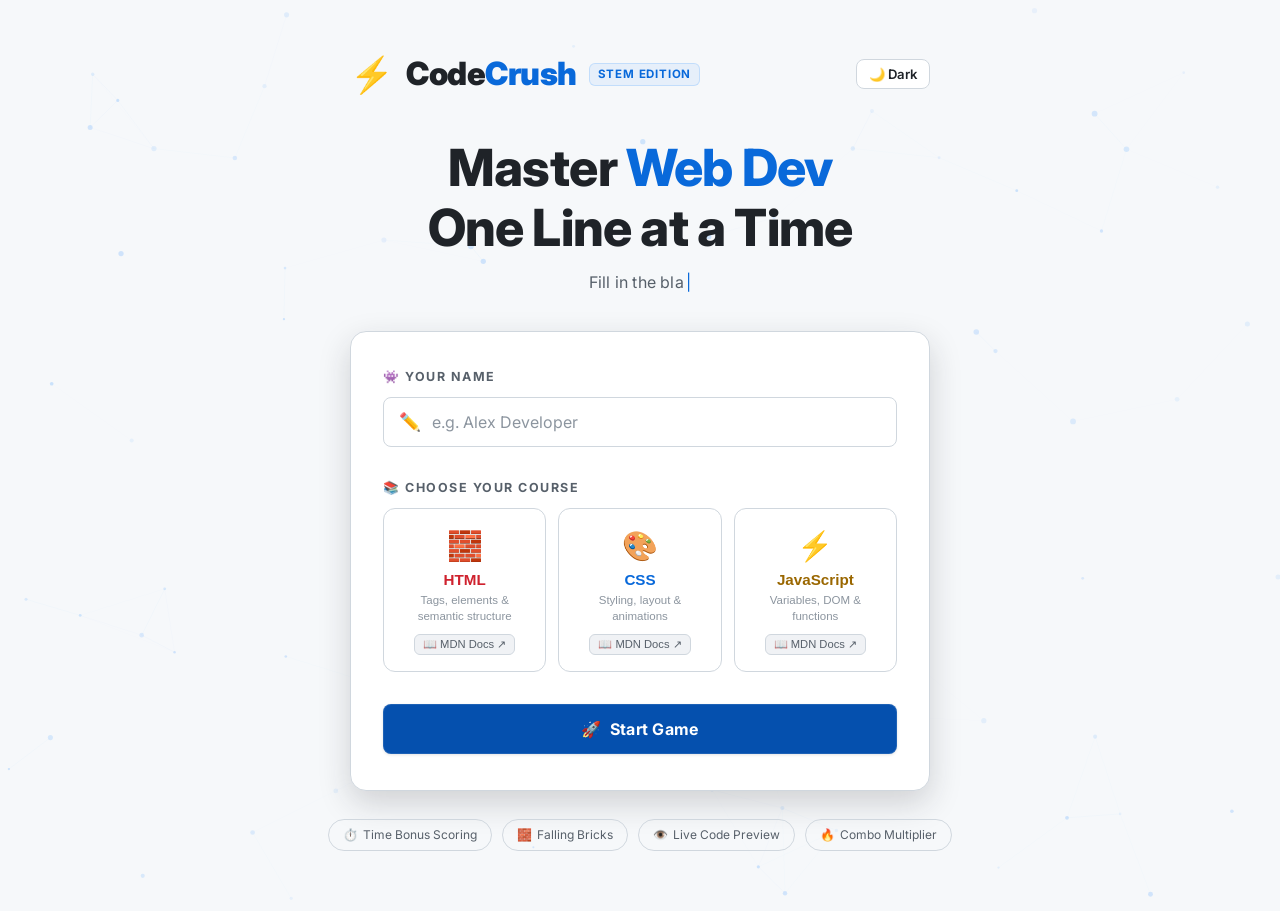
==== game.html @ f02a769d "Our project is ready for production" ====
<!DOCTYPE html>
<html lang="en">
<head>
  <meta charset="UTF-8">
  <meta name="viewport" content="width=device-width, initial-scale=1.0">
  <title>CodeCrush — Game</title>
  <meta name="description" content="CodeCrush game screen — fill in the blank and race the falling bricks!">
  <link rel="stylesheet" href="style/game.css">
  <script>
    (function() {
      const saved = localStorage.getItem('cc_theme');
      const theme = saved || (window.matchMedia('(prefers-color-scheme: light)').matches ? 'light' : 'dark');
      document.documentElement.setAttribute('data-theme', theme);
    })();
  </script>
</head>
<body>

  <!-- ── TOP HUD ──────────────────────────────────────────────── -->
  <header class="hud" role="banner">

    <!-- Brand -->
    <span class="hud-logo" aria-label="CodeCrush">⚡ CodeCrush</span>
    <div class="hud-divider" aria-hidden="true"></div>

    <!-- Player -->
    <div class="hud-player">
      <span aria-hidden="true">👾</span>
      <span id="playerName" class="hud-player-name" aria-label="Player name">—</span>
    </div>

    <!-- Course -->
    <span id="courseBadge" class="course-badge" aria-label="Current course"></span>

    <!-- Combo (hidden until active) -->
    <span id="comboDisplay" class="combo-display" style="display:none" aria-live="polite" aria-label="Combo streak"></span>

    <!-- Game timer -->
    <div class="hud-timer" aria-label="Game time">
      <span aria-hidden="true">⏱️</span>
      <span id="gameTimer" class="hud-timer-val" aria-live="off">00:00</span>
    </div>

    <!-- Score -->
    <div class="hud-score" aria-label="Current score">
      <span aria-hidden="true">🏆</span>
      <span id="scoreValue" class="hud-score-val" aria-live="polite">0</span>
    </div>

    <div class="hud-divider" aria-hidden="true"></div>

    <!-- Brick count -->
    <div class="hud-timer" aria-label="Bricks">
      <span aria-hidden="true">🧱</span>
      <span id="brickCount" class="hud-timer-val" style="font-size:0.78rem;color:#8892a0">0/8</span>
    </div>

    <!-- Theme toggle -->
    <button id="themeToggle" class="theme-toggle" type="button" aria-label="Toggle theme">☀️ Light</button>

    <!-- MDN Doc link (set by game.js) -->
    <a
      id="docLink"
      class="hud-doc-link"
      href="#"
      target="_blank"
      rel="noopener noreferrer"
      aria-label="Open MDN documentation"
    >
      <span aria-hidden="true">📖</span> Docs ↗
    </a>

    <!-- End Game button -->
    <button id="endGameBtn" class="hud-end-btn" type="button" aria-label="End game">
      <span aria-hidden="true">⏹</span> End Game
    </button>

    <!-- Progress bar -->
    <div class="progress-bar" role="progressbar" aria-label="Question progress" aria-valuenow="0" aria-valuemin="0" aria-valuemax="100">
      <div id="progressFill" class="progress-fill"></div>
    </div>

  </header>

  <!-- ── FEEDBACK BANNER ──────────────────────────────────────── -->
  <div id="feedbackBanner" class="feedback-banner" role="status" aria-live="polite">
    <span id="feedbackText"></span>
    <small id="explanationText" class="explanation-text"></small>
  </div>

  <!-- ── MAIN GAME AREA ───────────────────────────────────────── -->
  <div class="game-layout" id="gameLayout">

    <!-- ── LEFT: Code Panel ────────────────────────────────────── -->
    <section class="code-panel" aria-labelledby="questionTitle">

      <!-- Question meta -->
      <div class="question-header">
        <div class="question-meta">
          <span id="questionNum" class="question-num" aria-label="Question number">1 / 20</span>
          <span id="questionTopic" class="question-topic" aria-label="Topic"></span>
        </div>
        <h1 id="questionTitle" class="question-title">Loading question…</h1>
      </div>

      <!-- Timer row -->
      <div class="timer-row" aria-label="Time remaining">
        <span class="timer-label" aria-hidden="true">⏳</span>
        <div class="timer-track" role="progressbar" aria-label="Time bar" aria-valuemin="0" aria-valuemax="100">
          <div id="timerBar" class="timer-fill"></div>
        </div>
        <span id="timerSecs" class="timer-secs" aria-live="off">30</span>

        <span class="bonus-label" aria-hidden="true">⚡ Bonus:</span>
        <div class="bonus-track" role="progressbar" aria-label="Bonus bar">
          <div id="bonusMeter" class="bonus-fill"></div>
        </div>
        <span id="bonusValue" class="bonus-val" aria-live="polite">+200</span>
      </div>

      <!-- Code Editor Window -->
      <div class="editor-window">
        <div class="editor-tab-bar">
          <div class="editor-dots" aria-hidden="true">
            <span class="dot-red"></span>
            <span class="dot-yellow"></span>
            <span class="dot-green"></span>
          </div>
          <div class="editor-tab active" id="editorTab">
            <span class="tab-icon" id="editorTabIcon">📄</span>
            <span class="tab-label" id="editorTabLabel">index.html</span>
          </div>
        </div>

        <div class="editor-body">
          <div class="line-gutter" id="lineGutter" aria-hidden="true"></div>
          <div class="code-snippet-wrap" role="main">
            <pre class="code-pre"><code id="codeSnippet" class="code-snippet" aria-label="Code snippet with blank to fill"></code></pre>
          </div>
        </div>
      </div>

    </section>

    <!-- ── RIGHT: Preview Panel ─────────────────────────────────── -->
    <section class="preview-panel" aria-labelledby="previewTitle">

      <div class="preview-header">
        <h2 id="previewTitle" class="preview-header-title">
          <div class="preview-dot" aria-hidden="true"></div>
          Live Preview
        </h2>
        <span id="previewStageInfo" class="preview-stage-info" aria-live="polite">Stage 1 / 5</span>
      </div>

      <!-- Sandboxed live preview -->
      <iframe
        id="previewFrame"
        class="preview-frame"
        sandbox="allow-scripts allow-same-origin"
        title="Live preview of what you are building"
        aria-label="Live code preview"
      ></iframe>

    </section>

    <!-- ── ANSWER OPTIONS (bottom, spans both columns) ─────────── -->
    <div class="answers-panel" role="region" aria-label="Answer options">
      <p class="answers-hint" aria-hidden="true">
        Click an answer or press <kbd>A</kbd> <kbd>B</kbd> <kbd>C</kbd> <kbd>D</kbd>
      </p>
      <div id="optionsGrid" class="options-grid" role="group" aria-label="Answer choices"></div>
    </div>

  </div><!-- /.game-layout -->

  <!-- ── BRICK TRACK ──────────────────────────────────────────── -->
  <footer class="brick-zone" aria-label="Brick wall">
    <div class="brick-zone-header">
      <span class="brick-zone-label">
        <span aria-hidden="true">🧱</span>
        Brick Wall — Answer fast to destroy incoming bricks!
      </span>
      <span id="brickCount2" class="brick-count-display" aria-live="polite"></span>
    </div>
    <div id="brickTrack" class="brick-track" aria-label="Horizontal brick track" role="img"></div>
  </footer>

  <!-- ── GAME OVER OVERLAY ────────────────────────────────────── -->
  <div id="overlayWrap" class="overlay-wrap hidden" role="dialog" aria-modal="true" aria-labelledby="overlayTitle">
    <div class="overlay-card">
      <span class="overlay-icon" id="overlayIcon" aria-hidden="true">🎉</span>
      <h2 id="overlayTitle" class="overlay-title">Game Over</h2>
      <p id="overlaySubtitle" class="overlay-subtitle"></p>

      <div class="overlay-stats" role="list">
        <div class="stat-box" role="listitem">
          <span id="overlayScore" class="stat-val val-score">0</span>
          <span class="stat-label">Final Score</span>
        </div>
        <div class="stat-box" role="listitem">
          <span id="overlayTime" class="stat-val val-time">00:00</span>
          <span class="stat-label">Time Played</span>
        </div>
        <div class="stat-box" role="listitem">
          <span id="overlayCorrect" class="stat-val val-correct">0</span>
          <span class="stat-label">Correct ✓</span>
        </div>
        <div class="stat-box" role="listitem">
          <span id="overlayWrong" class="stat-val val-wrong">0</span>
          <span class="stat-label">Missed ✗</span>
        </div>
      </div>

      <!-- Post-game review & improvement advice -->
      <div id="overlayReview" class="overlay-review"></div>

      <div class="overlay-actions">
        <button id="replayBtn" class="btn-replay" type="button">
          🔄 Play Again
        </button>
        <button id="homeBtn" class="btn-home" type="button">
          🏠 Home
        </button>
      </div>
    </div>
  </div>

  <!-- Scripts: load in dependency order -->
  <script src="js/questions.js"></script>
  <script src="js/preview.js"></script>
  <script src="js/game.js"></script>

</body>
</html>
---- style/game.css ----
/* =============================================================
   CodeCrush — Game Screen Styles
   ============================================================= */

@import url('https://fonts.googleapis.com/css2?family=Fira+Code:wght@400;600&family=Inter:wght@400;500;600;700;800;900&display=swap');

/* ── Variables (same as main.css for standalone) ────────────── */
:root {
  --bg-deep:      #0d1117;
  --bg-surface:   #161b22;
  --bg-card:      #21262d;
  --bg-card-alt:  #30363d;

  --border:       #30363d;
  --border-focus: #58a6ff;

  --primary:      #58a6ff;
  --primary-dark: #1f6feb;
  --secondary:    #8b949e;
  --success:      #3fb950;
  --danger:       #f85149;
  --warning:      #d29922;

  --text-primary:   #f0f6fc;
  --text-secondary: #8b949e;
  --text-muted:     #6e7681;

  --font-ui:   -apple-system, BlinkMacSystemFont, 'Segoe UI', 'Inter', sans-serif;
  --font-code: 'Fira Code', ui-monospace, SFMono-Regular, Menlo, monospace;

  --radius-sm: 6px;
  --radius-md: 8px;
  --radius-lg: 12px;
  --transition: 0.2s ease;
}

/* ── Light Mode Palette ─────────────────────────────────────── */
[data-theme="light"] {
  --bg-deep:        #f6f8fa;
  --bg-surface:     #ffffff;
  --bg-card:        #ffffff;
  --bg-card-alt:    #f0f2f5;

  --border:         #d0d7de;
  --border-focus:   #0969da;

  --primary:        #0969da;
  --primary-dark:   #0550ae;
  --secondary:      #57606a;
  --success:        #1a7f37;
  --danger:         #cf222e;
  --warning:        #9a6700;

  --text-primary:   #1f2328;
  --text-secondary: #57606a;
  --text-muted:     #8c959f;

  --shadow-sm:      0 1px 3px rgba(31,35,40,0.12);
  --shadow-md:      0 4px 12px rgba(31,35,40,0.12);
  --shadow-lg:      0 12px 32px rgba(31,35,40,0.18);
}

/* ── Theme Toggle Button ───────────────────────────────────── */
.theme-toggle {
  background: var(--bg-card);
  border: 1px solid var(--border);
  color: var(--text-primary);
  border-radius: var(--radius-md);
  padding: 6px 12px;
  font-family: var(--font-ui);
  font-size: 0.78rem;
  font-weight: 600;
  cursor: pointer;
  display: inline-flex;
  align-items: center;
  gap: 6px;
  transition: all var(--transition);
  user-select: none;
}

.theme-toggle:hover {
  background: var(--bg-card-alt);
  border-color: var(--primary);
  transform: translateY(-1px);
}

.theme-toggle:active {
  transform: translateY(0);
}

/* ── Reset ─────────────────────────────────────────────────── */
*, *::before, *::after { box-sizing: border-box; margin: 0; padding: 0; }
body {
  font-family: var(--font-ui);
  background: var(--bg-deep);
  color: var(--text-primary);
  height: 100vh;
  overflow: hidden;
  display: flex;
  flex-direction: column;
}

::-webkit-scrollbar { width: 4px; }
::-webkit-scrollbar-thumb { background: rgba(255,255,255,0.1); border-radius: 2px; }

/* =============================================================
   TOP HUD
   ============================================================= */

.hud {
  display: flex;
  align-items: center;
  gap: 12px;
  padding: 0 20px;
  height: 56px;
  background: var(--bg-surface);
  border-bottom: 1px solid var(--border);
  flex-shrink: 0;
  position: relative;
  z-index: 10;
}

.hud-logo {
  font-size: 1.05rem;
  font-weight: 800;
  color: var(--text-primary);
  letter-spacing: -0.3px;
  margin-right: 4px;
}

.hud-divider {
  width: 1px;
  height: 24px;
  background: var(--border);
}

/* Player name */
.hud-player {
  display: flex;
  align-items: center;
  gap: 6px;
  font-size: 0.85rem;
  font-weight: 600;
  color: var(--text-secondary);
}

.hud-player-name {
  color: var(--text-primary);
  font-weight: 700;
}

/* Course badge */
.course-badge {
  padding: 3px 10px;
  border-radius: var(--radius-sm);
  font-size: 0.72rem;
  font-weight: 700;
  letter-spacing: 0.5px;
  text-transform: uppercase;
}

.badge-html       { background: rgba(248,81,73,0.12);  color: var(--danger); border: 1px solid rgba(248,81,73,0.3); }
.badge-css        { background: rgba(88,166,255,0.12); color: var(--primary); border: 1px solid rgba(88,166,255,0.3); }
.badge-javascript { background: rgba(210,153,34,0.12); color: var(--warning); border: 1px solid rgba(210,153,34,0.3); }

/* Score */
.hud-score {
  display: flex;
  align-items: center;
  gap: 6px;
  font-size: 0.78rem;
  color: var(--text-secondary);
  margin-left: auto;
}

.hud-score-val {
  font-size: 1.05rem;
  font-weight: 800;
  color: var(--primary);
  min-width: 64px;
  text-align: right;
  transition: transform 0.2s, color 0.2s;
}

.hud-score-val.score-pop {
  animation: scorePop 0.35s ease;
  color: var(--success);
}

@keyframes scorePop {
  0%  { transform: scale(1); }
  50% { transform: scale(1.35); }
  100%{ transform: scale(1); }
}

/* Combo */
.combo-display {
  background: rgba(210, 153, 34, 0.15);
  border: 1px solid rgba(210, 153, 34, 0.4);
  color: var(--warning);
  padding: 2px 8px;
  border-radius: var(--radius-sm);
  font-size: 0.75rem;
  font-weight: 700;
}

/* Timer */
.hud-timer {
  display: flex;
  align-items: center;
  gap: 6px;
  font-size: 0.78rem;
  color: var(--text-secondary);
}

.hud-timer-val {
  font-family: var(--font-code);
  font-size: 0.88rem;
  color: var(--text-primary);
  font-weight: 600;
  min-width: 40px;
}

/* Doc link */
.hud-doc-link {
  display: flex;
  align-items: center;
  gap: 5px;
  font-size: 0.75rem;
  color: var(--text-secondary);
  text-decoration: none;
  padding: 4px 10px;
  border-radius: var(--radius-sm);
  border: 1px solid var(--border);
  transition: all var(--transition);
  margin-left: 4px;
}

.hud-doc-link:hover {
  color: var(--primary);
  border-color: var(--primary);
  background: rgba(88,166,255,0.08);
}

/* End Game button */
.hud-end-btn {
  display: flex;
  align-items: center;
  gap: 5px;
  padding: 4px 10px;
  background: rgba(248, 81, 73, 0.1);
  border: 1px solid rgba(248, 81, 73, 0.3);
  color: var(--danger);
  border-radius: var(--radius-sm);
  font-size: 0.75rem;
  font-weight: 600;
  cursor: pointer;
  transition: all var(--transition);
  margin-left: 4px;
}

.hud-end-btn:hover {
  background: var(--danger);
  color: #fff;
  border-color: var(--danger);
}

/* Progress bar */
.progress-bar {
  position: absolute;
  bottom: 0;
  left: 0;
  right: 0;
  height: 3px;
  background: var(--bg-card);
}

.progress-fill {
  height: 100%;
  background: var(--primary);
  transition: width 0.4s ease;
  border-radius: 0 2px 2px 0;
}

/* =============================================================
   MAIN GAME LAYOUT
   ============================================================= */

.game-layout {
  flex: 1;
  display: grid;
  grid-template-columns: 1fr 1fr;
  grid-template-rows: 1fr auto auto;
  overflow: hidden;
}

.game-layout.shake {
  animation: shake 0.4s ease;
}

@keyframes shake {
  0%,100% { transform: translateX(0); }
  20%      { transform: translateX(-6px); }
  40%      { transform: translateX(6px); }
  60%      { transform: translateX(-4px); }
  80%      { transform: translateX(4px); }
}

/* =============================================================
   CODE PANEL (left column, rows 1-2)
   ============================================================= */

.code-panel {
  grid-column: 1;
  grid-row: 1 / 3;
  display: flex;
  flex-direction: column;
  border-right: 1px solid var(--border);
  overflow: hidden;
}

/* Question header */
.question-header {
  padding: 16px 20px 12px;
  border-bottom: 1px solid var(--border);
  flex-shrink: 0;
}

.question-meta {
  display: flex;
  align-items: center;
  justify-content: space-between;
  margin-bottom: 6px;
}

.question-num {
  font-size: 0.7rem;
  font-weight: 700;
  color: var(--text-muted);
  text-transform: uppercase;
  letter-spacing: 1px;
}

.question-topic {
  font-size: 0.68rem;
  font-weight: 600;
  color: var(--primary);
  background: rgba(79,156,249,0.1);
  padding: 2px 8px;
  border-radius: 20px;
}

.question-title {
  font-size: 0.95rem;
  font-weight: 700;
  color: var(--text-primary);
}

/* Timer bar */
.timer-row {
  padding: 8px 20px;
  display: flex;
  align-items: center;
  gap: 10px;
  border-bottom: 1px solid var(--border);
  flex-shrink: 0;
}

.timer-label {
  font-size: 0.68rem;
  font-weight: 700;
  text-transform: uppercase;
  letter-spacing: 1px;
  color: var(--text-muted);
  min-width: 32px;
}

.timer-track {
  flex: 1;
  height: 6px;
  background: var(--bg-card);
  border-radius: 3px;
  overflow: hidden;
}

.timer-fill {
  height: 100%;
  border-radius: 3px;
  background: var(--success);
  transition: width 0.9s linear, background 0.9s;
  width: 100%;
}

.timer-secs {
  font-family: var(--font-code);
  font-size: 0.88rem;
  font-weight: 600;
  color: var(--text-primary);
  min-width: 24px;
  text-align: right;
}

.bonus-label {
  font-size: 0.68rem;
  color: var(--text-muted);
}

.bonus-track {
  width: 60px;
  height: 6px;
  background: var(--bg-card);
  border-radius: 3px;
  overflow: hidden;
}

.bonus-fill {
  height: 100%;
  border-radius: 3px;
  background: var(--warning);
  transition: width 0.9s linear, background 0.9s;
  width: 100%;
}

.bonus-val {
  font-size: 0.8rem;
  font-weight: 700;
  color: var(--warning);
  min-width: 36px;
  text-align: right;
}

/* ── Code Editor Window ───────────────────────────────────────── */
.editor-window {
  display: flex;
  flex-direction: column;
  background: var(--bg-surface);
  border: 1px solid var(--border);
  border-radius: var(--radius-md);
  overflow: hidden;
  margin: 12px 16px 16px;
  flex: 1;
  min-height: 0;
}

.editor-tab-bar {
  display: flex;
  align-items: center;
  background: var(--bg-card);
  border-bottom: 1px solid var(--border);
  padding: 0 12px;
  height: 36px;
  flex-shrink: 0;
}

.editor-dots {
  display: flex;
  gap: 6px;
  margin-right: 14px;
}

.editor-dots span {
  width: 10px;
  height: 10px;
  border-radius: 50%;
  display: inline-block;
}
.dot-red    { background: #ff5f56; }
.dot-yellow { background: #ffbd2e; }
.dot-green  { background: #27c93f; }

.editor-tab {
  display: flex;
  align-items: center;
  gap: 6px;
  font-family: var(--font-ui);
  font-size: 0.78rem;
  font-weight: 500;
  color: var(--text-primary);
  padding: 6px 12px;
  background: var(--bg-surface);
  border-left: 1px solid var(--border);
  border-right: 1px solid var(--border);
  border-top: 2px solid var(--primary);
  height: 100%;
}

.editor-body {
  display: flex;
  flex: 1;
  overflow: auto;
  background: var(--bg-surface);
  min-height: 0;
}

.line-gutter {
  display: flex;
  flex-direction: column;
  padding: 14px 8px;
  background: var(--bg-card);
  border-right: 1px solid var(--border);
  user-select: none;
  color: var(--text-muted);
  font-family: var(--font-code);
  font-size: 0.88rem;
  line-height: 1.8;
  text-align: right;
  min-width: 38px;
  flex-shrink: 0;
}

.gutter-num.active {
  color: var(--primary);
  font-weight: 600;
}

.code-snippet-wrap {
  flex: 1;
  padding: 14px 16px;
  overflow-x: auto;
  background: var(--bg-surface);
}

.code-pre {
  margin: 0;
  padding: 0;
  font-family: inherit;
}

.code-snippet {
  font-family: var(--font-code);
  font-size: 0.88rem;
  line-height: 1.8;
  color: var(--text-primary);
  display: block;
}

.code-line {
  min-height: 1.8em;
  padding: 0 4px;
  border-radius: 3px;
  white-space: pre-wrap;
  word-break: break-word;
}

.code-line.active-line {
  background: rgba(88, 166, 255, 0.08);
}

/* Blank element */
.code-blank {
  display: inline-block;
  background: rgba(88, 166, 255, 0.12);
  border: 1.5px dashed rgba(88, 166, 255, 0.7);
  border-radius: 4px;
  padding: 0 8px;
  color: var(--primary);
  font-weight: 600;
  min-width: 42px;
  text-align: center;
  cursor: default;
  transition: all 0.2s ease;
}

.code-blank.filled {
  border-style: solid;
}

.code-blank.correct {
  background: rgba(63, 185, 80, 0.15);
  border-color: var(--success);
  color: var(--success);
}

.code-blank.wrong {
  background: rgba(248, 81, 73, 0.15);
  border-color: var(--danger);
  color: var(--danger);
}

/* Active blank — the one the player needs to answer */
.code-blank.active-blank {
  background: rgba(88, 166, 255, 0.18);
  border: 1.5px dashed var(--primary);
  color: var(--primary);
  animation: blankPulse 1.5s ease-in-out infinite;
  box-shadow: 0 0 8px rgba(88, 166, 255, 0.25);
}

@keyframes blankPulse {
  0%, 100% { background: rgba(88, 166, 255, 0.12); box-shadow: 0 0 6px rgba(88, 166, 255, 0.15); }
  50%      { background: rgba(88, 166, 255, 0.28); box-shadow: 0 0 14px rgba(88, 166, 255, 0.35); }
}

/* Future blanks — not yet reached */
.code-blank.future-blank {
  background: rgba(139, 148, 158, 0.08);
  border: 1.5px dashed rgba(139, 148, 158, 0.35);
  color: rgba(139, 148, 158, 0.45);
  font-weight: 400;
}

/* Syntax highlight tokens */
.hl-tag     { color: #e06c75; }
.hl-attr    { color: #d19a66; }
.hl-str     { color: #98c379; }
.hl-prop    { color: #61afef; }
.hl-num     { color: #e5c07b; }
.hl-kw      { color: #c678dd; }
.hl-fn      { color: #61afef; }
.hl-comment { color: #5c6370; font-style: italic; }

/* ── Light Mode Editor & Syntax Overrides ───────────────────── */
[data-theme="light"] .editor-window {
  background: #ffffff;
  border-color: var(--border);
}

[data-theme="light"] .editor-tab-bar {
  background: #f6f8fa;
  border-bottom-color: var(--border);
}

[data-theme="light"] .editor-tab {
  background: #ffffff;
  color: var(--text-primary);
  border-right-color: var(--border);
}

[data-theme="light"] .editor-body,
[data-theme="light"] .code-snippet-wrap {
  background: #ffffff;
}

[data-theme="light"] .code-snippet {
  color: #1f2328;
}

[data-theme="light"] .code-line-gutter {
  background: #f6f8fa;
  border-right-color: var(--border);
  color: #8c959f;
}

[data-theme="light"] .code-line.active-line {
  background: rgba(9, 105, 218, 0.08);
}

[data-theme="light"] .code-blank.active-blank {
  background: rgba(9, 105, 218, 0.1);
  border-color: var(--primary);
  color: var(--primary);
}

[data-theme="light"] .code-blank.future-blank {
  background: rgba(87, 96, 106, 0.08);
  border-color: rgba(87, 96, 106, 0.3);
  color: rgba(87, 96, 106, 0.6);
}

[data-theme="light"] .brick-slot {
  background: rgba(234, 238, 242, 0.7);
  border-color: rgba(140, 149, 159, 0.35);
}

[data-theme="light"] .hl-tag     { color: #cf222e; }
[data-theme="light"] .hl-attr    { color: #6f42c1; }
[data-theme="light"] .hl-str     { color: #0a3069; }
[data-theme="light"] .hl-prop    { color: #0550ae; }
[data-theme="light"] .hl-num     { color: #953800; }
[data-theme="light"] .hl-kw      { color: #cf222e; }
[data-theme="light"] .hl-fn      { color: #8250df; }
[data-theme="light"] .hl-comment { color: #6e7781; }

/* =============================================================
   PREVIEW PANEL (right column, rows 1-2)
   ============================================================= */

.preview-panel {
  grid-column: 2;
  grid-row: 1 / 3;
  display: flex;
  flex-direction: column;
  overflow: hidden;
}

.preview-header {
  padding: 12px 16px;
  border-bottom: 1px solid var(--border);
  display: flex;
  align-items: center;
  justify-content: space-between;
  flex-shrink: 0;
}

.preview-header-title {
  font-size: 0.72rem;
  font-weight: 700;
  text-transform: uppercase;
  letter-spacing: 1.5px;
  color: var(--text-secondary);
  display: flex;
  align-items: center;
  gap: 6px;
}

.preview-dot {
  width: 8px;
  height: 8px;
  border-radius: 50%;
  background: var(--success);
  animation: blink 2s ease-in-out infinite;
}

@keyframes blink { 50% { opacity: 0.3; } }

.preview-stage-info {
  font-size: 0.7rem;
  color: var(--text-muted);
}

.preview-frame {
  flex: 1;
  border: none;
  background: #fff;
}

/* =============================================================
   ANSWER OPTIONS (spans both columns, row 3)
   ============================================================= */

.answers-panel {
  grid-column: 1 / -1;
  grid-row: 3;
  padding: 14px 20px;
  background: var(--bg-surface);
  border-top: 1px solid var(--border);
  flex-shrink: 0;
}

.answers-hint {
  font-size: 0.68rem;
  color: var(--text-muted);
  margin-bottom: 10px;
  text-align: center;
  letter-spacing: 0.5px;
}

.options-grid {
  display: grid;
  grid-template-columns: repeat(4, 1fr);
  gap: 10px;
}

.option-btn {
  display: flex;
  align-items: center;
  gap: 10px;
  padding: 12px 16px;
  background: var(--bg-card);
  border: 1.5px solid var(--border);
  border-radius: var(--radius-md);
  color: var(--text-primary);
  font-family: var(--font-code);
  font-size: 0.88rem;
  font-weight: 600;
  cursor: pointer;
  transition: all 0.15s ease;
  text-align: left;
}

.option-btn:hover {
  border-color: var(--primary);
  background: rgba(79,156,249,0.08);
  transform: translateY(-2px);
  box-shadow: 0 4px 12px rgba(79,156,249,0.15);
}

.option-btn.key-press {
  transform: scale(0.97);
  background: rgba(79,156,249,0.15);
}

.option-btn.correct {
  border-color: var(--success);
  background: rgba(46,204,113,0.12);
  color: var(--success);
  box-shadow: 0 0 16px rgba(46,204,113,0.2);
}

.option-btn.wrong {
  border-color: var(--danger);
  background: rgba(231,76,60,0.12);
  color: var(--danger);
}

.option-btn:disabled {
  cursor: not-allowed;
}

.option-key {
  display: inline-flex;
  align-items: center;
  justify-content: center;
  width: 22px;
  height: 22px;
  background: rgba(255,255,255,0.07);
  border-radius: 5px;
  font-size: 0.7rem;
  font-weight: 800;
  color: var(--text-secondary);
  font-family: var(--font-ui);
  flex-shrink: 0;
  border: 1px solid var(--border);
}

.option-text {
  flex: 1;
  white-space: nowrap;
  overflow: hidden;
  text-overflow: ellipsis;
}

/* =============================================================
   BRICK TRACK (bottom bar — below game layout)
   ============================================================= */

.brick-zone {
  flex-shrink: 0;
  background: var(--bg-surface);
  border-top: 1px solid var(--border);
  padding: 10px 20px 12px;
}

.brick-zone-header {
  display: flex;
  align-items: center;
  justify-content: space-between;
  margin-bottom: 8px;
}

.brick-zone-label {
  font-size: 0.68rem;
  font-weight: 700;
  text-transform: uppercase;
  letter-spacing: 1.5px;
  color: var(--text-muted);
  display: flex;
  align-items: center;
  gap: 6px;
}

.brick-count-display {
  font-size: 0.75rem;
  font-weight: 700;
  color: var(--text-secondary);
}

.brick-track {
  position: relative;
  height: 44px;
  background: var(--bg-card);
  border-radius: var(--radius-sm);
  border: 1px solid var(--border);
  overflow: hidden;
  transition: border-color 0.3s;
}

.brick-track.brick-danger {
  border-color: rgba(231,76,60,0.5);
  box-shadow: 0 0 12px rgba(231,76,60,0.2);
  animation: dangerPulse 0.8s ease-in-out infinite;
}

@keyframes dangerPulse {
  from { box-shadow: 0 0 8px rgba(231,76,60,0.2); }
  to   { box-shadow: 0 0 20px rgba(231,76,60,0.5); }
}

/* Empty slot placeholders */
.brick-slot {
  position: absolute;
  top: 4px;
  height: calc(100% - 8px);
  border: 1px dashed rgba(139, 148, 158, 0.22);
  border-radius: 4px;
  background: rgba(22, 27, 34, 0.4);
  pointer-events: none;
}

/* Stacked bricks */
.brick-stacked {
  position: absolute;
  top: 4px;
  height: calc(100% - 8px);
  border-radius: 4px;
  display: flex;
  align-items: center;
  justify-content: center;
  font-size: 0.65rem;
  font-weight: 800;
  color: rgba(0,0,0,0.6);
  font-family: var(--font-ui);
  animation: brickLand 0.25s ease;
}

@keyframes brickLand {
  from { transform: scaleY(1.2); }
  to   { transform: scaleY(1); }
}

/* Active sliding brick */
.brick-active {
  position: absolute;
  top: 4px;
  height: calc(100% - 8px);
  background: var(--primary);
  border-radius: 4px;
  box-shadow: 0 0 6px rgba(88, 166, 255, 0.4);
}

/* Brick explode */
.brick-explode {
  animation: brickExplode 0.5s ease forwards !important;
}

@keyframes brickExplode {
  0%   { transform: scale(1);   opacity: 1; }
  40%  { transform: scale(1.4); opacity: 0.8; }
  100% { transform: scale(0);   opacity: 0; }
}

/* Brick particles */
.brick-particle {
  position: absolute;
  width: 6px;
  height: 6px;
  border-radius: 50%;
  animation: particleFly 0.6s ease forwards;
  pointer-events: none;
  z-index: 5;
}

@keyframes particleFly {
  from { transform: translate(0, 0) scale(1); opacity: 1; }
  to   { transform: translate(var(--tx), var(--ty)) scale(0); opacity: 0; }
}

/* Slot ghost lines */
.brick-slot-ghost {
  position: absolute;
  top: 0;
  bottom: 0;
  border-left: 1px dashed rgba(255,255,255,0.05);
}

/* =============================================================
   FEEDBACK BANNER
   ============================================================= */

.feedback-banner {
  position: fixed;
  top: 64px;
  left: 50%;
  transform: translateX(-50%) translateY(-20px);
  z-index: 100;
  padding: 10px 24px;
  border-radius: 30px;
  font-size: 0.88rem;
  font-weight: 700;
  opacity: 0;
  transition: opacity 0.2s, transform 0.2s;
  pointer-events: none;
  white-space: nowrap;
  text-align: center;
  min-width: 200px;
}

.feedback-banner.visible {
  opacity: 1;
  transform: translateX(-50%) translateY(0);
}

.feedback-banner.fb-correct {
  background: rgba(46,204,113,0.15);
  border: 1px solid rgba(46,204,113,0.5);
  color: var(--success);
  box-shadow: 0 4px 20px rgba(46,204,113,0.2);
}

.feedback-banner.fb-wrong {
  background: rgba(231,76,60,0.15);
  border: 1px solid rgba(231,76,60,0.5);
  color: var(--danger);
  box-shadow: 0 4px 20px rgba(231,76,60,0.2);
}

.explanation-text {
  display: block;
  font-size: 0.72rem;
  font-weight: 400;
  margin-top: 4px;
  opacity: 0.8;
}

/* =============================================================
   GAME OVER OVERLAY
   ============================================================= */

.overlay-wrap {
  position: fixed;
  inset: 0;
  z-index: 200;
  background: rgba(6, 10, 20, 0.92);
  backdrop-filter: blur(12px);
  display: flex;
  align-items: center;
  justify-content: center;
  opacity: 0;
  transition: opacity 0.4s ease;
  pointer-events: none;
}

.overlay-wrap.visible {
  opacity: 1;
  pointer-events: all;
}

.overlay-card {
  background: var(--bg-surface);
  border: 1px solid var(--border);
  border-radius: 24px;
  padding: 32px 32px 28px;
  max-width: 580px;
  width: 92%;
  max-height: 88vh;
  overflow-y: auto;
  box-shadow: 0 24px 64px rgba(0,0,0,0.6);
  text-align: center;
  animation: overlayPop 0.4s ease;
}

@keyframes overlayPop {
  from { transform: scale(0.85); opacity: 0; }
  to   { transform: scale(1);    opacity: 1; }
}

.overlay-wrap.overlay-win  .overlay-card { border-color: rgba(46,204,113,0.3); }
.overlay-wrap.overlay-lose .overlay-card { border-color: rgba(231,76,60,0.3); }

.overlay-icon { font-size: 3.5rem; margin-bottom: 12px; display: block; }

.overlay-title {
  font-size: 1.8rem;
  font-weight: 900;
  margin-bottom: 6px;
}

.overlay-subtitle {
  font-size: 0.9rem;
  color: var(--text-secondary);
  margin-bottom: 28px;
}

.overlay-stats {
  display: grid;
  grid-template-columns: repeat(2, 1fr);
  gap: 12px;
  margin-bottom: 28px;
}

.stat-box {
  background: var(--bg-card);
  border-radius: var(--radius-md);
  padding: 16px 12px;
  border: 1px solid var(--border);
}

.stat-val {
  font-size: 1.6rem;
  font-weight: 900;
  display: block;
  margin-bottom: 2px;
}

.stat-val.val-score  { color: var(--primary); }
.stat-val.val-correct{ color: var(--success); }
.stat-val.val-wrong  { color: var(--danger); }
.stat-val.val-time   { color: var(--warning); }

.stat-label {
  font-size: 0.7rem;
  font-weight: 700;
  text-transform: uppercase;
  letter-spacing: 1px;
  color: var(--text-muted);
}

/* Post-Game Performance Review & Improvement Section */
.overlay-review {
  text-align: left;
  margin-bottom: 24px;
  display: flex;
  flex-direction: column;
  gap: 16px;
}

.review-advice-box {
  background: rgba(88, 166, 255, 0.08);
  border: 1px solid rgba(88, 166, 255, 0.25);
  border-radius: var(--radius-md);
  padding: 14px 16px;
}

.review-advice-title {
  font-size: 0.85rem;
  font-weight: 700;
  color: var(--primary);
  margin-bottom: 6px;
  display: flex;
  align-items: center;
  gap: 6px;
}

.review-advice-desc {
  font-size: 0.8rem;
  color: var(--text-secondary);
  line-height: 1.5;
  margin-bottom: 8px;
}

.review-topics-list {
  display: flex;
  flex-wrap: wrap;
  gap: 6px;
  margin-top: 6px;
}

.review-topic-chip {
  background: rgba(88, 166, 255, 0.15);
  border: 1px solid rgba(88, 166, 255, 0.35);
  color: var(--primary);
  border-radius: 12px;
  padding: 2px 10px;
  font-size: 0.72rem;
  font-weight: 600;
}

.review-doc-btn {
  display: inline-flex;
  align-items: center;
  gap: 6px;
  margin-top: 8px;
  font-size: 0.78rem;
  font-weight: 600;
  color: #fff;
  background: var(--primary-dark);
  padding: 6px 14px;
  border-radius: 6px;
  text-decoration: none;
  transition: background 0.2s;
}

.review-doc-btn:hover {
  background: var(--primary);
}

.review-perfect-box {
  background: rgba(63, 185, 80, 0.1);
  border: 1px solid rgba(63, 185, 80, 0.3);
  border-radius: var(--radius-md);
  padding: 14px 16px;
  text-align: center;
  color: var(--success);
  font-weight: 700;
  font-size: 0.9rem;
}

.review-heading {
  font-size: 0.78rem;
  font-weight: 800;
  text-transform: uppercase;
  letter-spacing: 0.8px;
  color: var(--text-muted);
  margin-bottom: 8px;
}

.review-missed-list {
  display: flex;
  flex-direction: column;
  gap: 10px;
  max-height: 220px;
  overflow-y: auto;
  padding-right: 4px;
}

.review-item {
  background: var(--bg-card);
  border: 1px solid var(--border);
  border-left: 3px solid var(--danger);
  border-radius: var(--radius-sm);
  padding: 10px 12px;
  display: flex;
  flex-direction: column;
  gap: 6px;
}

.review-item-header {
  display: flex;
  justify-content: space-between;
  align-items: baseline;
  gap: 8px;
}

.review-item-title {
  font-size: 0.82rem;
  font-weight: 700;
  color: var(--text-primary);
}

.review-item-topic {
  font-size: 0.68rem;
  color: var(--text-muted);
  font-weight: 600;
}

.review-item-answers {
  display: flex;
  flex-wrap: wrap;
  gap: 8px;
  font-size: 0.74rem;
  font-family: var(--font-mono);
}

.review-badge {
  padding: 2px 8px;
  border-radius: 4px;
  display: inline-flex;
  align-items: center;
  gap: 4px;
}

.review-badge.badge-wrong {
  background: rgba(248, 81, 73, 0.15);
  border: 1px solid rgba(248, 81, 73, 0.3);
  color: var(--danger);
  text-decoration: line-through;
}

.review-badge.badge-correct {
  background: rgba(63, 185, 80, 0.15);
  border: 1px solid rgba(63, 185, 80, 0.3);
  color: var(--success);
  font-weight: 700;
}

.review-item-explanation {
  font-size: 0.72rem;
  color: var(--text-secondary);
  line-height: 1.4;
  border-top: 1px dashed rgba(255,255,255,0.08);
  padding-top: 4px;
  margin-top: 2px;
}

.overlay-actions {
  display: flex;
  gap: 12px;
}

.btn-replay, .btn-home {
  flex: 1;
  padding: 14px;
  border-radius: var(--radius-md);
  font-family: var(--font-ui);
  font-size: 0.9rem;
  font-weight: 700;
  cursor: pointer;
  transition: all var(--transition);
}

.btn-replay {
  background: var(--primary-dark);
  color: #fff;
  border: 1px solid rgba(255, 255, 255, 0.1);
  box-shadow: var(--shadow-sm);
}

.btn-replay:hover {
  background: var(--primary);
  transform: translateY(-1px);
  box-shadow: var(--shadow-md);
}

.btn-home {
  background: transparent;
  color: var(--text-primary);
  border: 1.5px solid var(--border);
}

.btn-home:hover {
  border-color: rgba(255,255,255,0.2);
  background: rgba(255,255,255,0.05);
}

/* Hidden utility */
.hidden { display: none !important; }
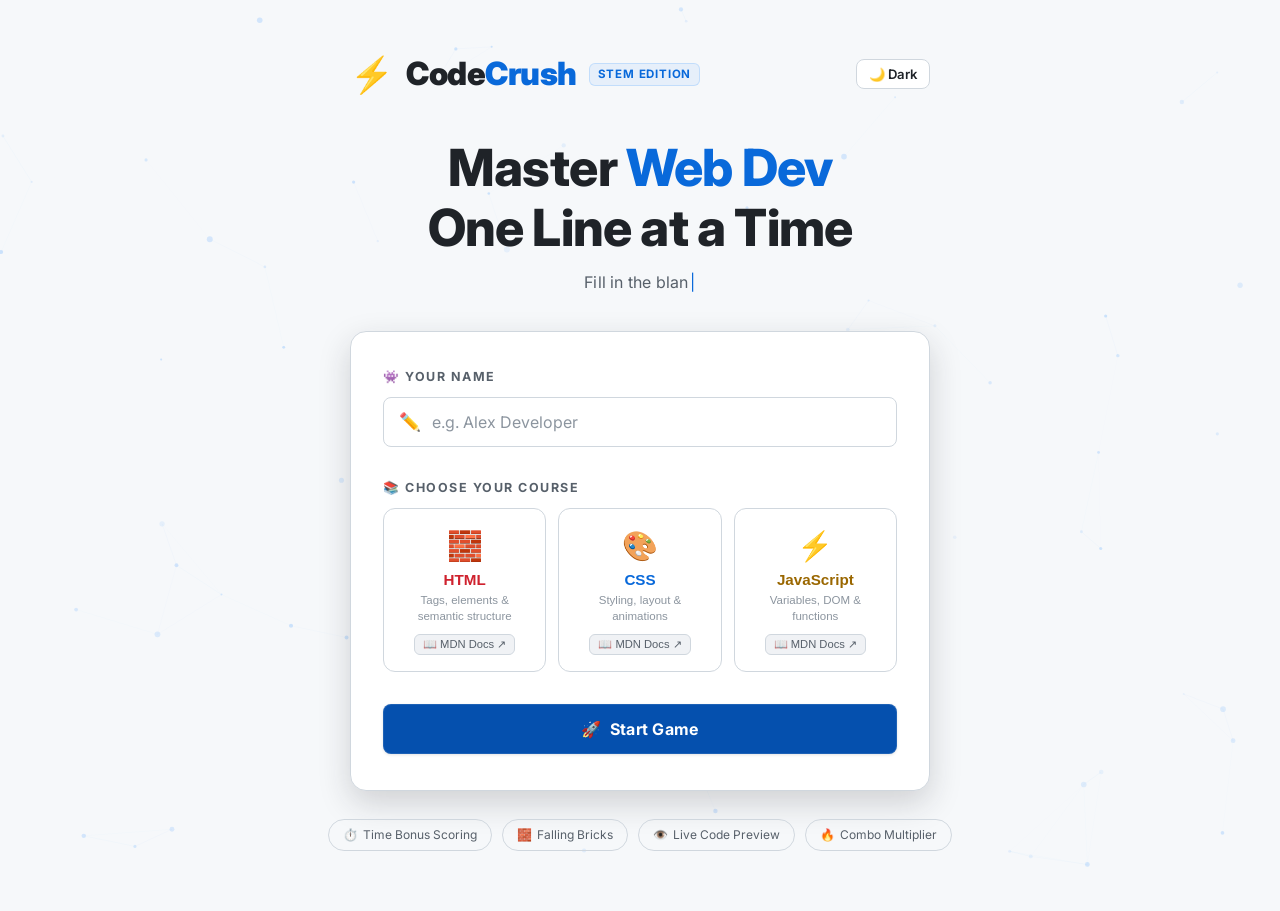
==== commit b8b9d372: "Added a space" ====
--- a/game.html
+++ b/game.html
@@ -1,4 +1,4 @@
-<!DOCTYPE html>
+<!DOCTYPE html >
 <html lang="en">
 <head>
   <meta charset="UTF-8">
--- a/style/game.css
+++ b/style/game.css
@@ -6,26 +6,26 @@
 
 /* ── Variables (same as main.css for standalone) ────────────── */
 :root {
-  --bg-deep:      #0d1117;
-  --bg-surface:   #161b22;
-  --bg-card:      #21262d;
-  --bg-card-alt:  #30363d;
-
-  --border:       #30363d;
+  --bg-deep: #0d1117;
+  --bg-surface: #161b22;
+  --bg-card: #21262d;
+  --bg-card-alt: #30363d;
+
+  --border: #30363d;
   --border-focus: #58a6ff;
 
-  --primary:      #58a6ff;
+  --primary: #58a6ff;
   --primary-dark: #1f6feb;
-  --secondary:    #8b949e;
-  --success:      #3fb950;
-  --danger:       #f85149;
-  --warning:      #d29922;
-
-  --text-primary:   #f0f6fc;
+  --secondary: #8b949e;
+  --success: #3fb950;
+  --danger: #f85149;
+  --warning: #d29922;
+
+  --text-primary: #f0f6fc;
   --text-secondary: #8b949e;
-  --text-muted:     #6e7681;
-
-  --font-ui:   -apple-system, BlinkMacSystemFont, 'Segoe UI', 'Inter', sans-serif;
+  --text-muted: #6e7681;
+
+  --font-ui: -apple-system, BlinkMacSystemFont, 'Segoe UI', 'Inter', sans-serif;
   --font-code: 'Fira Code', ui-monospace, SFMono-Regular, Menlo, monospace;
 
   --radius-sm: 6px;
@@ -36,28 +36,28 @@
 
 /* ── Light Mode Palette ─────────────────────────────────────── */
 [data-theme="light"] {
-  --bg-deep:        #f6f8fa;
-  --bg-surface:     #ffffff;
-  --bg-card:        #ffffff;
-  --bg-card-alt:    #f0f2f5;
-
-  --border:         #d0d7de;
-  --border-focus:   #0969da;
-
-  --primary:        #0969da;
-  --primary-dark:   #0550ae;
-  --secondary:      #57606a;
-  --success:        #1a7f37;
-  --danger:         #cf222e;
-  --warning:        #9a6700;
-
-  --text-primary:   #1f2328;
+  --bg-deep: #f6f8fa;
+  --bg-surface: #ffffff;
+  --bg-card: #ffffff;
+  --bg-card-alt: #f0f2f5;
+
+  --border: #d0d7de;
+  --border-focus: #0969da;
+
+  --primary: #0969da;
+  --primary-dark: #0550ae;
+  --secondary: #57606a;
+  --success: #1a7f37;
+  --danger: #cf222e;
+  --warning: #9a6700;
+
+  --text-primary: #1f2328;
   --text-secondary: #57606a;
-  --text-muted:     #8c959f;
-
-  --shadow-sm:      0 1px 3px rgba(31,35,40,0.12);
-  --shadow-md:      0 4px 12px rgba(31,35,40,0.12);
-  --shadow-lg:      0 12px 32px rgba(31,35,40,0.18);
+  --text-muted: #8c959f;
+
+  --shadow-sm: 0 1px 3px rgba(31, 35, 40, 0.12);
+  --shadow-md: 0 4px 12px rgba(31, 35, 40, 0.12);
+  --shadow-lg: 0 12px 32px rgba(31, 35, 40, 0.18);
 }
 
 /* ── Theme Toggle Button ───────────────────────────────────── */
@@ -89,7 +89,14 @@
 }
 
 /* ── Reset ─────────────────────────────────────────────────── */
-*, *::before, *::after { box-sizing: border-box; margin: 0; padding: 0; }
+*,
+*::before,
+*::after {
+  box-sizing: border-box;
+  margin: 0;
+  padding: 0;
+}
+
 body {
   font-family: var(--font-ui);
   background: var(--bg-deep);
@@ -100,8 +107,14 @@
   flex-direction: column;
 }
 
-::-webkit-scrollbar { width: 4px; }
-::-webkit-scrollbar-thumb { background: rgba(255,255,255,0.1); border-radius: 2px; }
+::-webkit-scrollbar {
+  width: 4px;
+}
+
+::-webkit-scrollbar-thumb {
+  background: rgba(255, 255, 255, 0.1);
+  border-radius: 2px;
+}
 
 /* =============================================================
    TOP HUD
@@ -159,9 +172,23 @@
   text-transform: uppercase;
 }
 
-.badge-html       { background: rgba(248,81,73,0.12);  color: var(--danger); border: 1px solid rgba(248,81,73,0.3); }
-.badge-css        { background: rgba(88,166,255,0.12); color: var(--primary); border: 1px solid rgba(88,166,255,0.3); }
-.badge-javascript { background: rgba(210,153,34,0.12); color: var(--warning); border: 1px solid rgba(210,153,34,0.3); }
+.badge-html {
+  background: rgba(248, 81, 73, 0.12);
+  color: var(--danger);
+  border: 1px solid rgba(248, 81, 73, 0.3);
+}
+
+.badge-css {
+  background: rgba(88, 166, 255, 0.12);
+  color: var(--primary);
+  border: 1px solid rgba(88, 166, 255, 0.3);
+}
+
+.badge-javascript {
+  background: rgba(210, 153, 34, 0.12);
+  color: var(--warning);
+  border: 1px solid rgba(210, 153, 34, 0.3);
+}
 
 /* Score */
 .hud-score {
@@ -188,9 +215,17 @@
 }
 
 @keyframes scorePop {
-  0%  { transform: scale(1); }
-  50% { transform: scale(1.35); }
-  100%{ transform: scale(1); }
+  0% {
+    transform: scale(1);
+  }
+
+  50% {
+    transform: scale(1.35);
+  }
+
+  100% {
+    transform: scale(1);
+  }
 }
 
 /* Combo */
@@ -239,7 +274,7 @@
 .hud-doc-link:hover {
   color: var(--primary);
   border-color: var(--primary);
-  background: rgba(88,166,255,0.08);
+  background: rgba(88, 166, 255, 0.08);
 }
 
 /* End Game button */
@@ -299,11 +334,27 @@
 }
 
 @keyframes shake {
-  0%,100% { transform: translateX(0); }
-  20%      { transform: translateX(-6px); }
-  40%      { transform: translateX(6px); }
-  60%      { transform: translateX(-4px); }
-  80%      { transform: translateX(4px); }
+
+  0%,
+  100% {
+    transform: translateX(0);
+  }
+
+  20% {
+    transform: translateX(-6px);
+  }
+
+  40% {
+    transform: translateX(6px);
+  }
+
+  60% {
+    transform: translateX(-4px);
+  }
+
+  80% {
+    transform: translateX(4px);
+  }
 }
 
 /* =============================================================
@@ -345,7 +396,7 @@
   font-size: 0.68rem;
   font-weight: 600;
   color: var(--primary);
-  background: rgba(79,156,249,0.1);
+  background: rgba(79, 156, 249, 0.1);
   padding: 2px 8px;
   border-radius: 20px;
 }
@@ -464,9 +515,18 @@
   border-radius: 50%;
   display: inline-block;
 }
-.dot-red    { background: #ff5f56; }
-.dot-yellow { background: #ffbd2e; }
-.dot-green  { background: #27c93f; }
+
+.dot-red {
+  background: #ff5f56;
+}
+
+.dot-yellow {
+  background: #ffbd2e;
+}
+
+.dot-green {
+  background: #27c93f;
+}
 
 .editor-tab {
   display: flex;
@@ -587,8 +647,17 @@
 }
 
 @keyframes blankPulse {
-  0%, 100% { background: rgba(88, 166, 255, 0.12); box-shadow: 0 0 6px rgba(88, 166, 255, 0.15); }
-  50%      { background: rgba(88, 166, 255, 0.28); box-shadow: 0 0 14px rgba(88, 166, 255, 0.35); }
+
+  0%,
+  100% {
+    background: rgba(88, 166, 255, 0.12);
+    box-shadow: 0 0 6px rgba(88, 166, 255, 0.15);
+  }
+
+  50% {
+    background: rgba(88, 166, 255, 0.28);
+    box-shadow: 0 0 14px rgba(88, 166, 255, 0.35);
+  }
 }
 
 /* Future blanks — not yet reached */
@@ -600,14 +669,38 @@
 }
 
 /* Syntax highlight tokens */
-.hl-tag     { color: #e06c75; }
-.hl-attr    { color: #d19a66; }
-.hl-str     { color: #98c379; }
-.hl-prop    { color: #61afef; }
-.hl-num     { color: #e5c07b; }
-.hl-kw      { color: #c678dd; }
-.hl-fn      { color: #61afef; }
-.hl-comment { color: #5c6370; font-style: italic; }
+.hl-tag {
+  color: #e06c75;
+}
+
+.hl-attr {
+  color: #d19a66;
+}
+
+.hl-str {
+  color: #98c379;
+}
+
+.hl-prop {
+  color: #61afef;
+}
+
+.hl-num {
+  color: #e5c07b;
+}
+
+.hl-kw {
+  color: #c678dd;
+}
+
+.hl-fn {
+  color: #61afef;
+}
+
+.hl-comment {
+  color: #5c6370;
+  font-style: italic;
+}
 
 /* ── Light Mode Editor & Syntax Overrides ───────────────────── */
 [data-theme="light"] .editor-window {
@@ -662,14 +755,37 @@
   border-color: rgba(140, 149, 159, 0.35);
 }
 
-[data-theme="light"] .hl-tag     { color: #cf222e; }
-[data-theme="light"] .hl-attr    { color: #6f42c1; }
-[data-theme="light"] .hl-str     { color: #0a3069; }
-[data-theme="light"] .hl-prop    { color: #0550ae; }
-[data-theme="light"] .hl-num     { color: #953800; }
-[data-theme="light"] .hl-kw      { color: #cf222e; }
-[data-theme="light"] .hl-fn      { color: #8250df; }
-[data-theme="light"] .hl-comment { color: #6e7781; }
+[data-theme="light"] .hl-tag {
+  color: #cf222e;
+}
+
+[data-theme="light"] .hl-attr {
+  color: #6f42c1;
+}
+
+[data-theme="light"] .hl-str {
+  color: #0a3069;
+}
+
+[data-theme="light"] .hl-prop {
+  color: #0550ae;
+}
+
+[data-theme="light"] .hl-num {
+  color: #953800;
+}
+
+[data-theme="light"] .hl-kw {
+  color: #cf222e;
+}
+
+[data-theme="light"] .hl-fn {
+  color: #8250df;
+}
+
+[data-theme="light"] .hl-comment {
+  color: #6e7781;
+}
 
 /* =============================================================
    PREVIEW PANEL (right column, rows 1-2)
@@ -711,7 +827,11 @@
   animation: blink 2s ease-in-out infinite;
 }
 
-@keyframes blink { 50% { opacity: 0.3; } }
+@keyframes blink {
+  50% {
+    opacity: 0.3;
+  }
+}
 
 .preview-stage-info {
   font-size: 0.7rem;
@@ -770,26 +890,26 @@
 
 .option-btn:hover {
   border-color: var(--primary);
-  background: rgba(79,156,249,0.08);
+  background: rgba(79, 156, 249, 0.08);
   transform: translateY(-2px);
-  box-shadow: 0 4px 12px rgba(79,156,249,0.15);
+  box-shadow: 0 4px 12px rgba(79, 156, 249, 0.15);
 }
 
 .option-btn.key-press {
   transform: scale(0.97);
-  background: rgba(79,156,249,0.15);
+  background: rgba(79, 156, 249, 0.15);
 }
 
 .option-btn.correct {
   border-color: var(--success);
-  background: rgba(46,204,113,0.12);
+  background: rgba(46, 204, 113, 0.12);
   color: var(--success);
-  box-shadow: 0 0 16px rgba(46,204,113,0.2);
+  box-shadow: 0 0 16px rgba(46, 204, 113, 0.2);
 }
 
 .option-btn.wrong {
   border-color: var(--danger);
-  background: rgba(231,76,60,0.12);
+  background: rgba(231, 76, 60, 0.12);
   color: var(--danger);
 }
 
@@ -803,7 +923,7 @@
   justify-content: center;
   width: 22px;
   height: 22px;
-  background: rgba(255,255,255,0.07);
+  background: rgba(255, 255, 255, 0.07);
   border-radius: 5px;
   font-size: 0.7rem;
   font-weight: 800;
@@ -866,14 +986,19 @@
 }
 
 .brick-track.brick-danger {
-  border-color: rgba(231,76,60,0.5);
-  box-shadow: 0 0 12px rgba(231,76,60,0.2);
+  border-color: rgba(231, 76, 60, 0.5);
+  box-shadow: 0 0 12px rgba(231, 76, 60, 0.2);
   animation: dangerPulse 0.8s ease-in-out infinite;
 }
 
 @keyframes dangerPulse {
-  from { box-shadow: 0 0 8px rgba(231,76,60,0.2); }
-  to   { box-shadow: 0 0 20px rgba(231,76,60,0.5); }
+  from {
+    box-shadow: 0 0 8px rgba(231, 76, 60, 0.2);
+  }
+
+  to {
+    box-shadow: 0 0 20px rgba(231, 76, 60, 0.5);
+  }
 }
 
 /* Empty slot placeholders */
@@ -898,14 +1023,19 @@
   justify-content: center;
   font-size: 0.65rem;
   font-weight: 800;
-  color: rgba(0,0,0,0.6);
+  color: rgba(0, 0, 0, 0.6);
   font-family: var(--font-ui);
   animation: brickLand 0.25s ease;
 }
 
 @keyframes brickLand {
-  from { transform: scaleY(1.2); }
-  to   { transform: scaleY(1); }
+  from {
+    transform: scaleY(1.2);
+  }
+
+  to {
+    transform: scaleY(1);
+  }
 }
 
 /* Active sliding brick */
@@ -924,9 +1054,20 @@
 }
 
 @keyframes brickExplode {
-  0%   { transform: scale(1);   opacity: 1; }
-  40%  { transform: scale(1.4); opacity: 0.8; }
-  100% { transform: scale(0);   opacity: 0; }
+  0% {
+    transform: scale(1);
+    opacity: 1;
+  }
+
+  40% {
+    transform: scale(1.4);
+    opacity: 0.8;
+  }
+
+  100% {
+    transform: scale(0);
+    opacity: 0;
+  }
 }
 
 /* Brick particles */
@@ -941,8 +1082,15 @@
 }
 
 @keyframes particleFly {
-  from { transform: translate(0, 0) scale(1); opacity: 1; }
-  to   { transform: translate(var(--tx), var(--ty)) scale(0); opacity: 0; }
+  from {
+    transform: translate(0, 0) scale(1);
+    opacity: 1;
+  }
+
+  to {
+    transform: translate(var(--tx), var(--ty)) scale(0);
+    opacity: 0;
+  }
 }
 
 /* Slot ghost lines */
@@ -950,7 +1098,7 @@
   position: absolute;
   top: 0;
   bottom: 0;
-  border-left: 1px dashed rgba(255,255,255,0.05);
+  border-left: 1px dashed rgba(255, 255, 255, 0.05);
 }
 
 /* =============================================================
@@ -981,17 +1129,17 @@
 }
 
 .feedback-banner.fb-correct {
-  background: rgba(46,204,113,0.15);
-  border: 1px solid rgba(46,204,113,0.5);
+  background: rgba(46, 204, 113, 0.15);
+  border: 1px solid rgba(46, 204, 113, 0.5);
   color: var(--success);
-  box-shadow: 0 4px 20px rgba(46,204,113,0.2);
+  box-shadow: 0 4px 20px rgba(46, 204, 113, 0.2);
 }
 
 .feedback-banner.fb-wrong {
-  background: rgba(231,76,60,0.15);
-  border: 1px solid rgba(231,76,60,0.5);
+  background: rgba(231, 76, 60, 0.15);
+  border: 1px solid rgba(231, 76, 60, 0.5);
   color: var(--danger);
-  box-shadow: 0 4px 20px rgba(231,76,60,0.2);
+  box-shadow: 0 4px 20px rgba(231, 76, 60, 0.2);
 }
 
 .explanation-text {
@@ -1034,20 +1182,36 @@
   width: 92%;
   max-height: 88vh;
   overflow-y: auto;
-  box-shadow: 0 24px 64px rgba(0,0,0,0.6);
+  box-shadow: 0 24px 64px rgba(0, 0, 0, 0.6);
   text-align: center;
   animation: overlayPop 0.4s ease;
 }
 
 @keyframes overlayPop {
-  from { transform: scale(0.85); opacity: 0; }
-  to   { transform: scale(1);    opacity: 1; }
-}
-
-.overlay-wrap.overlay-win  .overlay-card { border-color: rgba(46,204,113,0.3); }
-.overlay-wrap.overlay-lose .overlay-card { border-color: rgba(231,76,60,0.3); }
-
-.overlay-icon { font-size: 3.5rem; margin-bottom: 12px; display: block; }
+  from {
+    transform: scale(0.85);
+    opacity: 0;
+  }
+
+  to {
+    transform: scale(1);
+    opacity: 1;
+  }
+}
+
+.overlay-wrap.overlay-win .overlay-card {
+  border-color: rgba(46, 204, 113, 0.3);
+}
+
+.overlay-wrap.overlay-lose .overlay-card {
+  border-color: rgba(231, 76, 60, 0.3);
+}
+
+.overlay-icon {
+  font-size: 3.5rem;
+  margin-bottom: 12px;
+  display: block;
+}
 
 .overlay-title {
   font-size: 1.8rem;
@@ -1082,10 +1246,21 @@
   margin-bottom: 2px;
 }
 
-.stat-val.val-score  { color: var(--primary); }
-.stat-val.val-correct{ color: var(--success); }
-.stat-val.val-wrong  { color: var(--danger); }
-.stat-val.val-time   { color: var(--warning); }
+.stat-val.val-score {
+  color: var(--primary);
+}
+
+.stat-val.val-correct {
+  color: var(--success);
+}
+
+.stat-val.val-wrong {
+  color: var(--danger);
+}
+
+.stat-val.val-time {
+  color: var(--warning);
+}
 
 .stat-label {
   font-size: 0.7rem;
@@ -1257,7 +1432,7 @@
   font-size: 0.72rem;
   color: var(--text-secondary);
   line-height: 1.4;
-  border-top: 1px dashed rgba(255,255,255,0.08);
+  border-top: 1px dashed rgba(255, 255, 255, 0.08);
   padding-top: 4px;
   margin-top: 2px;
 }
@@ -1267,7 +1442,8 @@
   gap: 12px;
 }
 
-.btn-replay, .btn-home {
+.btn-replay,
+.btn-home {
   flex: 1;
   padding: 14px;
   border-radius: var(--radius-md);
@@ -1298,9 +1474,11 @@
 }
 
 .btn-home:hover {
-  border-color: rgba(255,255,255,0.2);
-  background: rgba(255,255,255,0.05);
+  border-color: rgba(255, 255, 255, 0.2);
+  background: rgba(255, 255, 255, 0.05);
 }
 
 /* Hidden utility */
-.hidden { display: none !important; }
+.hidden {
+  display: none !important;
+}
